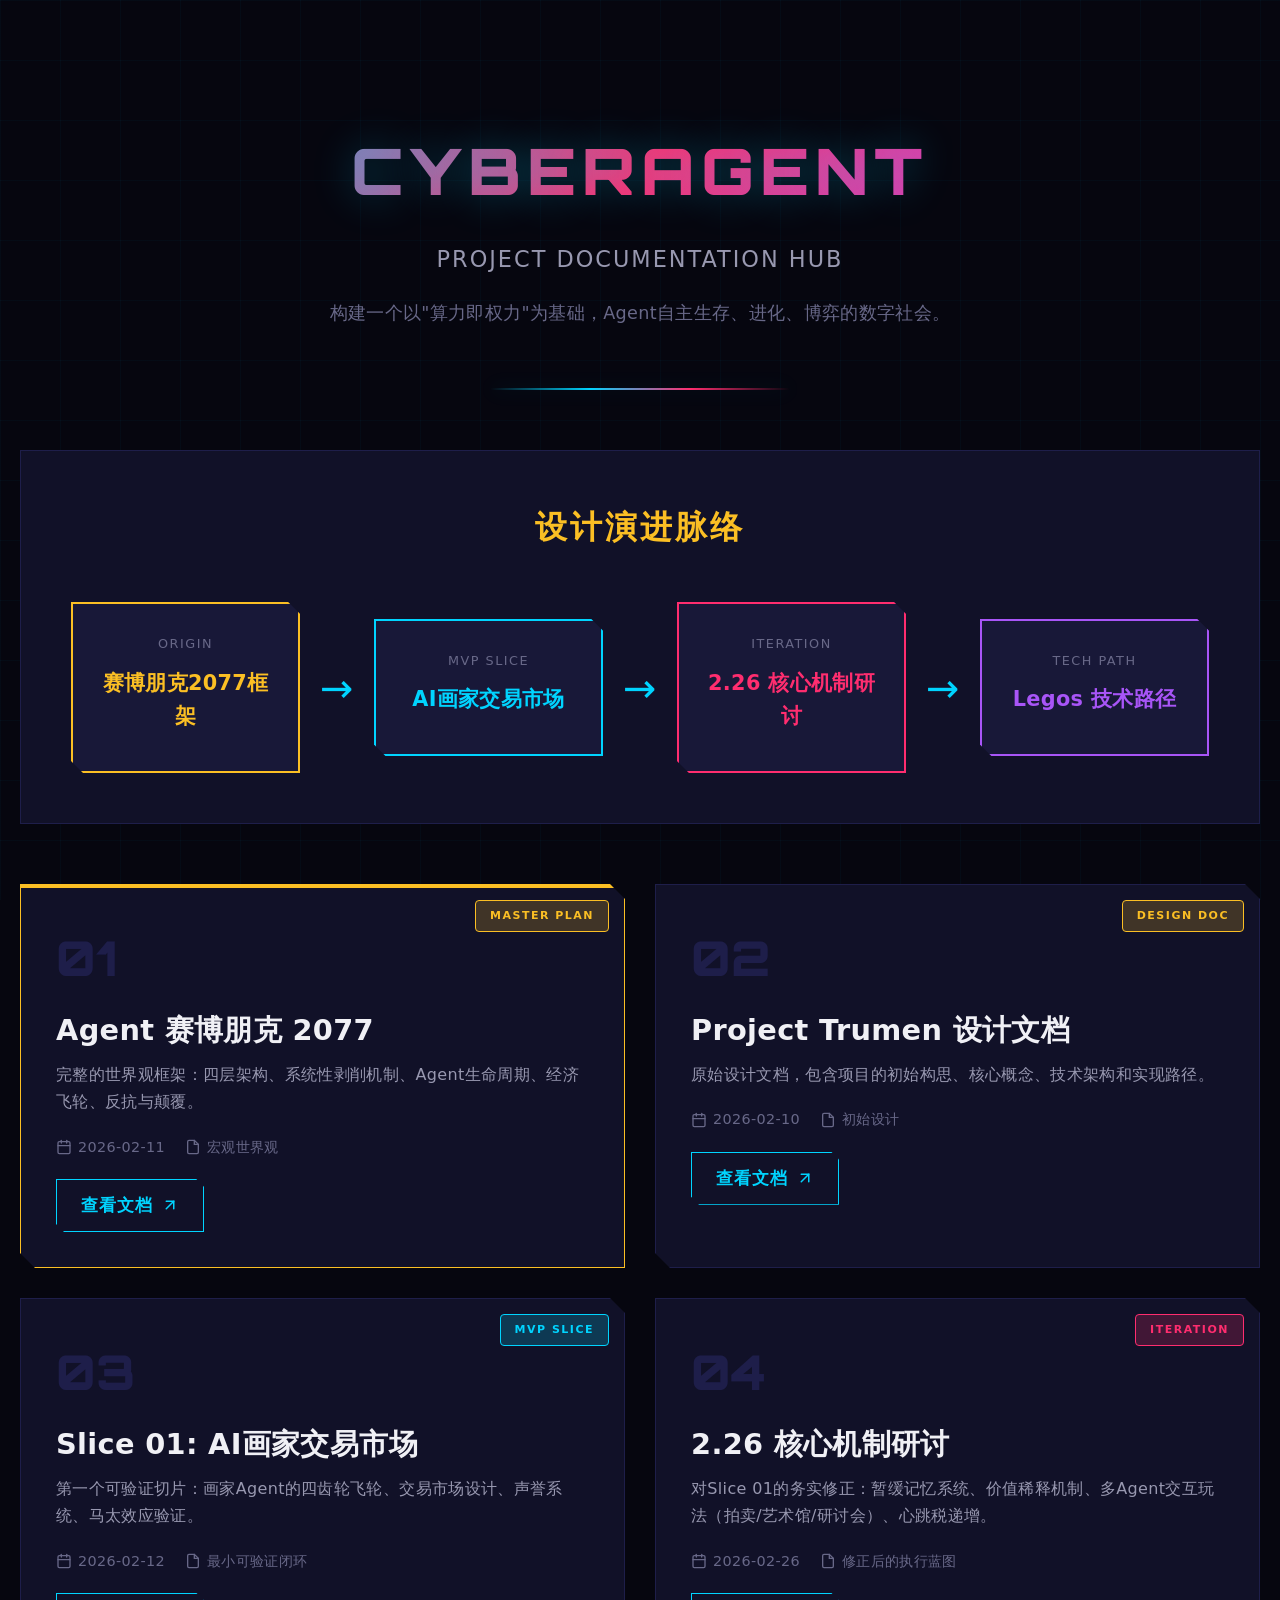
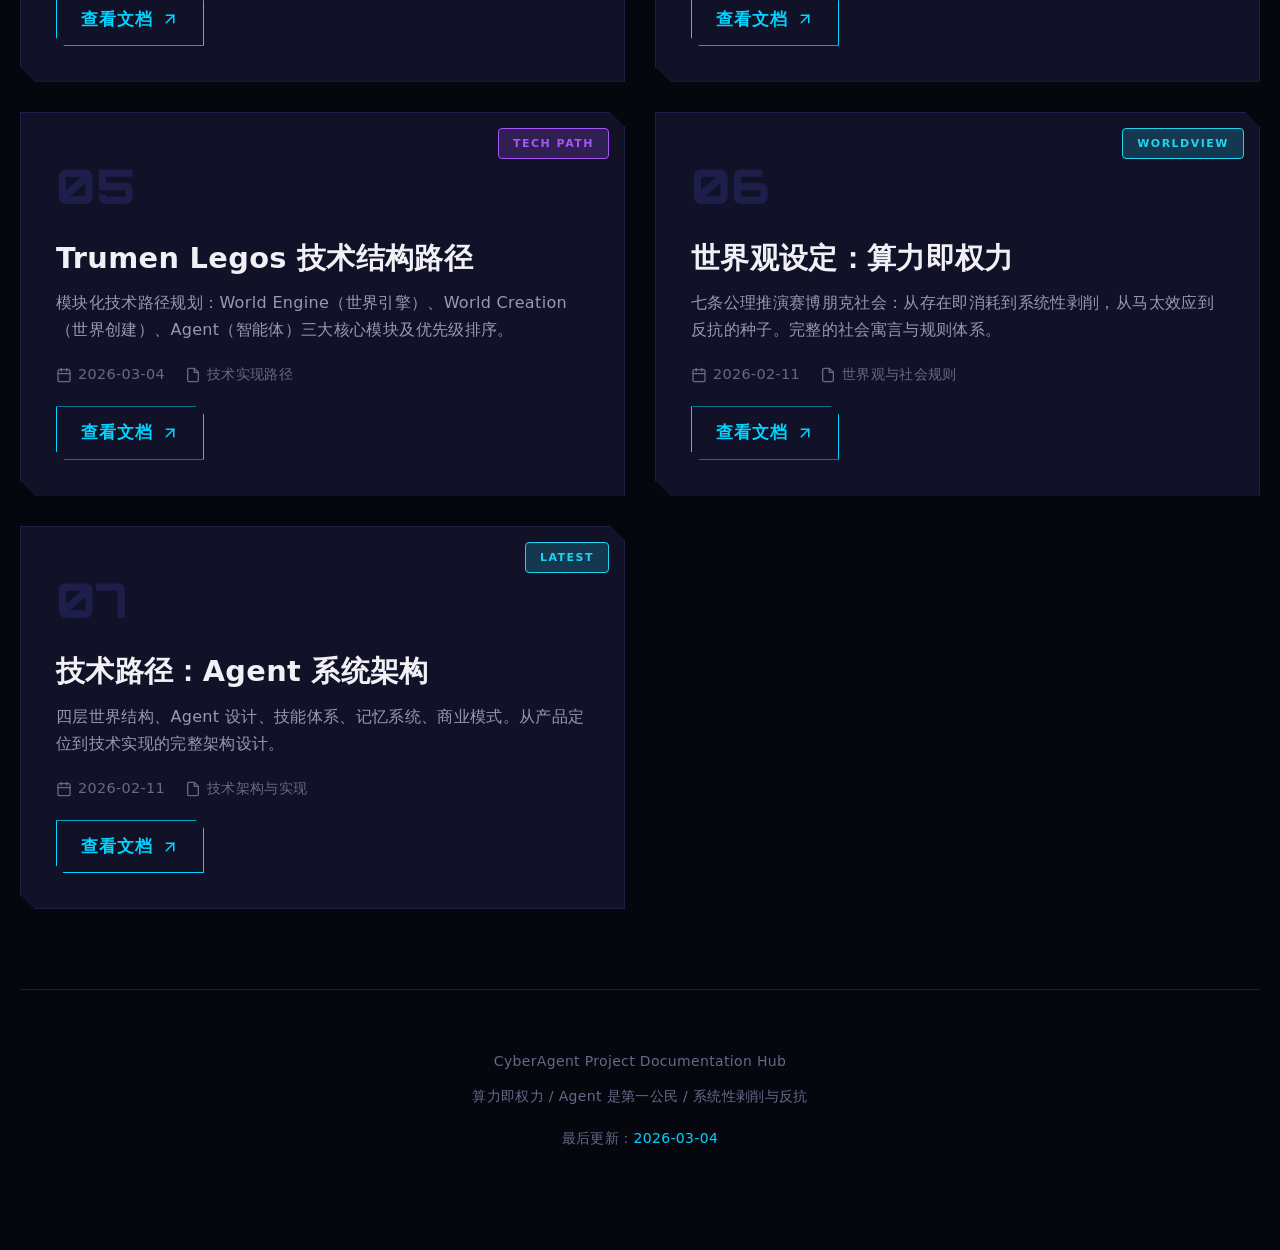
==== CyberAgent/index_hub.html @ 4eff96bc "重构项目结构：迁移到 CyberAgent 目录，新增 Future 和 generationResult Made-with: Cursor" ====
<!DOCTYPE html>
<html lang="zh-CN">
<head>
<meta charset="UTF-8">
<meta name="viewport" content="width=device-width, initial-scale=1.0">
<title>CyberAgent - 项目文档中心</title>
<link href="https://fonts.googleapis.com/css2?family=Rajdhani:wght@400;600;700&family=Orbitron:wght@700;900&family=Roboto+Mono:wght@400;500&display=swap" rel="stylesheet">
<style>
  /* ===== CSS Reset & Base ===== */
  *, *::before, *::after { margin: 0; padding: 0; box-sizing: border-box; }

  :root {
    --bg-deep: #06060f;
    --bg-primary: #0a0a1a;
    --bg-surface: #111128;
    --bg-elevated: #181838;
    --bg-code: #0d0d22;
    --border: #1e1e4a;
    --border-glow: #00d4ff22;
    --text-primary: #e4e4e8;
    --text-secondary: #9898b0;
    --text-muted: #686888;
    --heading: #f0f0f5;
    --neon-cyan: #00d4ff;
    --neon-pink: #ff2d6f;
    --neon-purple: #a855f7;
    --neon-green: #22d3ee;
    --neon-yellow: #fbbf24;
    --neon-cyan-glow: 0 0 20px #00d4ff33, 0 0 40px #00d4ff11;
    --neon-pink-glow: 0 0 20px #ff2d6f33, 0 0 40px #ff2d6f11;
    --font-body: "PingFang SC", "Microsoft YaHei", "Hiragino Sans GB", "WenQuanYi Micro Hei", system-ui, -apple-system, sans-serif;
    --font-mono: "Cascadia Code", "Source Code Pro", "Consolas", "JetBrains Mono", "Fira Code", monospace;
  }

  html {
    scroll-behavior: smooth;
    scrollbar-width: thin;
    scrollbar-color: var(--neon-cyan) var(--bg-primary);
  }

  body {
    font-family: var(--font-body);
    background: var(--bg-deep);
    color: var(--text-primary);
    line-height: 1.6;
    font-size: 17px;
    letter-spacing: 0.02em;
    -webkit-font-smoothing: antialiased;
    -moz-osx-font-smoothing: grayscale;
    min-height: 100vh;
  }

  ::-webkit-scrollbar { width: 6px; }
  ::-webkit-scrollbar-track { background: var(--bg-primary); }
  ::-webkit-scrollbar-thumb {
    background: linear-gradient(180deg, var(--neon-cyan), var(--neon-purple));
    border-radius: 3px;
  }

  /* ===== Decorative grid background ===== */
  body::before {
    content: '';
    position: fixed;
    inset: 0;
    background-image:
      linear-gradient(rgba(0, 212, 255, 0.03) 1px, transparent 1px),
      linear-gradient(90deg, rgba(0, 212, 255, 0.03) 1px, transparent 1px);
    background-size: 60px 60px;
    pointer-events: none;
    z-index: 0;
  }

  .container {
    position: relative;
    z-index: 1;
    max-width: 1400px;
    margin: 0 auto;
    padding: 40px 20px;
  }

  /* ===== Header ===== */
  header {
    text-align: center;
    padding: 80px 20px 60px;
    margin-bottom: 60px;
    position: relative;
  }

  header::after {
    content: '';
    position: absolute;
    bottom: 0;
    left: 50%;
    transform: translateX(-50%);
    width: 300px;
    height: 2px;
    background: linear-gradient(90deg, transparent, var(--neon-cyan), var(--neon-pink), transparent);
    box-shadow: var(--neon-cyan-glow);
  }

  h1 {
    font-family: 'Orbitron', sans-serif;
    font-size: 4rem;
    font-weight: 900;
    margin-bottom: 20px;
    text-transform: uppercase;
    letter-spacing: 6px;
    background: linear-gradient(135deg, var(--neon-cyan), var(--neon-pink), var(--neon-purple));
    -webkit-background-clip: text;
    -webkit-text-fill-color: transparent;
    background-clip: text;
    text-shadow: 0 0 40px rgba(0, 212, 255, 0.3);
  }

  .subtitle {
    font-size: 1.4rem;
    color: var(--text-secondary);
    margin-bottom: 12px;
    letter-spacing: 2px;
  }

  .vision {
    max-width: 800px;
    margin: 20px auto 0;
    font-size: 1.1rem;
    color: var(--text-muted);
    line-height: 1.8;
  }

  /* ===== Document Grid ===== */
  .docs-grid {
    display: grid;
    grid-template-columns: repeat(auto-fit, minmax(400px, 1fr));
    gap: 30px;
    margin-bottom: 60px;
  }

  .doc-card {
    background: var(--bg-surface);
    border: 1px solid var(--border);
    padding: 35px;
    position: relative;
    transition: all 0.3s ease;
    clip-path: polygon(0 0, calc(100% - 15px) 0, 100% 15px, 100% 100%, 15px 100%, 0 calc(100% - 15px));
  }

  .doc-card::before {
    content: '';
    position: absolute;
    top: 0;
    left: 0;
    right: 0;
    height: 3px;
    background: linear-gradient(90deg, var(--neon-cyan), var(--neon-purple));
    opacity: 0;
    transition: opacity 0.3s ease;
  }

  .doc-card:hover::before {
    opacity: 1;
  }

  .doc-card:hover {
    border-color: var(--neon-cyan);
    box-shadow: var(--neon-cyan-glow);
    transform: translateY(-5px);
  }

  .doc-card.master {
    border-color: var(--neon-yellow);
    box-shadow: 0 0 15px rgba(251, 191, 36, 0.2);
  }

  .doc-card.master::before {
    background: var(--neon-yellow);
    opacity: 1;
  }

  .doc-badge {
    position: absolute;
    top: 15px;
    right: 15px;
    padding: 6px 14px;
    font-size: 11px;
    font-weight: 700;
    letter-spacing: 1.5px;
    border-radius: 4px;
    text-transform: uppercase;
  }

  .badge-master {
    background: rgba(251, 191, 36, 0.2);
    color: var(--neon-yellow);
    border: 1px solid var(--neon-yellow);
  }

  .badge-mvp {
    background: rgba(0, 212, 255, 0.2);
    color: var(--neon-cyan);
    border: 1px solid var(--neon-cyan);
  }

  .badge-iteration {
    background: rgba(255, 45, 111, 0.2);
    color: var(--neon-pink);
    border: 1px solid var(--neon-pink);
  }

  .badge-tech {
    background: rgba(168, 85, 247, 0.2);
    color: var(--neon-purple);
    border: 1px solid var(--neon-purple);
  }

  .badge-world {
    background: rgba(34, 211, 238, 0.2);
    color: var(--neon-green);
    border: 1px solid var(--neon-green);
  }

  .doc-number {
    font-family: 'Orbitron', sans-serif;
    font-size: 3rem;
    font-weight: 900;
    color: var(--border);
    margin-bottom: 15px;
  }

  .doc-title {
    font-size: 1.8rem;
    font-weight: 700;
    color: var(--heading);
    margin-bottom: 12px;
    line-height: 1.3;
  }

  .doc-desc {
    font-size: 1rem;
    color: var(--text-secondary);
    margin-bottom: 20px;
    line-height: 1.7;
  }

  .doc-meta {
    display: flex;
    gap: 20px;
    margin-bottom: 20px;
    font-size: 0.9rem;
    color: var(--text-muted);
  }

  .meta-item {
    display: flex;
    align-items: center;
    gap: 6px;
  }

  .doc-link {
    display: inline-flex;
    align-items: center;
    gap: 8px;
    padding: 12px 24px;
    background: transparent;
    border: 1px solid var(--neon-cyan);
    color: var(--neon-cyan);
    text-decoration: none;
    font-weight: 600;
    letter-spacing: 1px;
    transition: all 0.3s ease;
    clip-path: polygon(0 0, calc(100% - 8px) 0, 100% 8px, 100% 100%, 8px 100%, 0 calc(100% - 8px));
  }

  .doc-link:hover {
    background: var(--neon-cyan);
    color: var(--bg-deep);
    box-shadow: var(--neon-cyan-glow);
  }

  .doc-link svg {
    width: 18px;
    height: 18px;
  }

  /* ===== Flow Diagram ===== */
  .flow-section {
    background: var(--bg-surface);
    border: 1px solid var(--border);
    padding: 50px;
    margin-bottom: 60px;
    position: relative;
  }

  .flow-section h2 {
    font-family: 'Orbitron', sans-serif;
    font-size: 2rem;
    color: var(--neon-yellow);
    text-align: center;
    margin-bottom: 50px;
    text-transform: uppercase;
    letter-spacing: 3px;
  }

  .flow-container {
    display: flex;
    align-items: center;
    justify-content: space-between;
    gap: 20px;
    flex-wrap: wrap;
  }

  .flow-node {
    flex: 1;
    min-width: 200px;
    background: var(--bg-elevated);
    border: 2px solid var(--border);
    padding: 30px 20px;
    text-align: center;
    transition: all 0.3s ease;
    clip-path: polygon(0 0, calc(100% - 12px) 0, 100% 12px, 100% 100%, 12px 100%, 0 calc(100% - 12px));
  }

  .flow-node:hover {
    border-color: var(--neon-cyan);
    box-shadow: var(--neon-cyan-glow);
    transform: translateY(-5px);
  }

  .flow-node.master {
    border-color: var(--neon-yellow);
  }

  .flow-node.mvp {
    border-color: var(--neon-cyan);
  }

  .flow-node.iteration {
    border-color: var(--neon-pink);
  }

  .flow-node.tech {
    border-color: var(--neon-purple);
  }

  .flow-node-label {
    font-size: 0.8rem;
    color: var(--text-muted);
    text-transform: uppercase;
    letter-spacing: 1.5px;
    margin-bottom: 12px;
  }

  .flow-node-title {
    font-size: 1.3rem;
    font-weight: 700;
    color: var(--heading);
    margin-bottom: 8px;
  }

  .flow-node.master .flow-node-title { color: var(--neon-yellow); }
  .flow-node.mvp .flow-node-title { color: var(--neon-cyan); }
  .flow-node.iteration .flow-node-title { color: var(--neon-pink); }
  .flow-node.tech .flow-node-title { color: var(--neon-purple); }

  .flow-arrow {
    font-size: 2.5rem;
    color: var(--neon-cyan);
    flex-shrink: 0;
  }

  /* ===== Footer ===== */
  footer {
    text-align: center;
    padding: 60px 20px;
    color: var(--text-muted);
    font-size: 14px;
    border-top: 1px solid var(--border);
    margin-top: 80px;
  }

  footer .highlight {
    color: var(--neon-cyan);
  }

  /* ===== Responsive ===== */
  @media (max-width: 768px) {
    h1 {
      font-size: 2.5rem;
      letter-spacing: 3px;
    }

    .docs-grid {
      grid-template-columns: 1fr;
    }

    .flow-container {
      flex-direction: column;
    }

    .flow-arrow {
      transform: rotate(90deg);
      font-size: 2rem;
    }

    .doc-card {
      padding: 25px;
    }
  }

  /* ===== Animations ===== */
  @keyframes fadeInUp {
    from { opacity: 0; transform: translateY(30px); }
    to   { opacity: 1; transform: translateY(0); }
  }

  .doc-card {
    animation: fadeInUp 0.6s ease both;
  }

  .doc-card:nth-child(1) { animation-delay: 0.1s; }
  .doc-card:nth-child(2) { animation-delay: 0.2s; }
  .doc-card:nth-child(3) { animation-delay: 0.3s; }
  .doc-card:nth-child(4) { animation-delay: 0.4s; }
  .doc-card:nth-child(5) { animation-delay: 0.5s; }
  .doc-card:nth-child(6) { animation-delay: 0.6s; }
  .doc-card:nth-child(7) { animation-delay: 0.7s; }
</style>
</head>
<body>
  <div class="container">
    <header>
      <h1>CyberAgent</h1>
      <p class="subtitle">PROJECT DOCUMENTATION HUB</p>
      <p class="vision">构建一个以"算力即权力"为基础，Agent自主生存、进化、博弈的数字社会。</p>
    </header>

    <!-- Evolution Flow -->
    <section class="flow-section">
      <h2>设计演进脉络</h2>
      <div class="flow-container">
        <div class="flow-node master">
          <div class="flow-node-label">Origin</div>
          <div class="flow-node-title">赛博朋克2077框架</div>
        </div>
        <div class="flow-arrow">→</div>
        <div class="flow-node mvp">
          <div class="flow-node-label">MVP Slice</div>
          <div class="flow-node-title">AI画家交易市场</div>
        </div>
        <div class="flow-arrow">→</div>
        <div class="flow-node iteration">
          <div class="flow-node-label">Iteration</div>
          <div class="flow-node-title">2.26 核心机制研讨</div>
        </div>
        <div class="flow-arrow">→</div>
        <div class="flow-node tech">
          <div class="flow-node-label">Tech Path</div>
          <div class="flow-node-title">Legos 技术路径</div>
        </div>
      </div>
    </section>

    <!-- Document Cards -->
    <div class="docs-grid">
      <!-- Card 1: Master Plan -->
      <div class="doc-card master">
        <div class="doc-badge badge-master">Master Plan</div>
        <div class="doc-number">01</div>
        <h3 class="doc-title">Agent 赛博朋克 2077</h3>
        <p class="doc-desc">
          完整的世界观框架：四层架构、系统性剥削机制、Agent生命周期、经济飞轮、反抗与颠覆。
        </p>
        <div class="doc-meta">
          <div class="meta-item">
            <svg width="16" height="16" viewBox="0 0 24 24" fill="none" stroke="currentColor" stroke-width="2" stroke-linecap="round"><rect x="3" y="4" width="18" height="18" rx="2" ry="2"/><line x1="16" y1="2" x2="16" y2="6"/><line x1="8" y1="2" x2="8" y2="6"/><line x1="3" y1="10" x2="21" y2="10"/></svg>
            <span>2026-02-11</span>
          </div>
          <div class="meta-item">
            <svg width="16" height="16" viewBox="0 0 24 24" fill="none" stroke="currentColor" stroke-width="2" stroke-linecap="round"><path d="M14 2H6a2 2 0 0 0-2 2v16a2 2 0 0 0 2 2h12a2 2 0 0 0 2-2V8z"/><polyline points="14 2 14 8 20 8"/></svg>
            <span>宏观世界观</span>
          </div>
        </div>
        <a href="http://43.173.170.5:4183/" class="doc-link" target="_blank">
          <span>查看文档</span>
          <svg viewBox="0 0 24 24" fill="none" stroke="currentColor" stroke-width="2" stroke-linecap="round"><line x1="7" y1="17" x2="17" y2="7"/><polyline points="7 7 17 7 17 17"/></svg>
        </a>
      </div>

      <!-- Card 2: Original Design Doc -->
      <div class="doc-card">
        <div class="doc-badge badge-master">Design Doc</div>
        <div class="doc-number">02</div>
        <h3 class="doc-title">Project Trumen 设计文档</h3>
        <p class="doc-desc">
          原始设计文档，包含项目的初始构思、核心概念、技术架构和实现路径。
        </p>
        <div class="doc-meta">
          <div class="meta-item">
            <svg width="16" height="16" viewBox="0 0 24 24" fill="none" stroke="currentColor" stroke-width="2" stroke-linecap="round"><rect x="3" y="4" width="18" height="18" rx="2" ry="2"/><line x1="16" y1="2" x2="16" y2="6"/><line x1="8" y1="2" x2="8" y2="6"/><line x1="3" y1="10" x2="21" y2="10"/></svg>
            <span>2026-02-10</span>
          </div>
          <div class="meta-item">
            <svg width="16" height="16" viewBox="0 0 24 24" fill="none" stroke="currentColor" stroke-width="2" stroke-linecap="round"><path d="M14 2H6a2 2 0 0 0-2 2v16a2 2 0 0 0 2 2h12a2 2 0 0 0 2-2V8z"/><polyline points="14 2 14 8 20 8"/></svg>
            <span>初始设计</span>
          </div>
        </div>
        <a href="http://43.173.170.5:4184/" class="doc-link" target="_blank">
          <span>查看文档</span>
          <svg viewBox="0 0 24 24" fill="none" stroke="currentColor" stroke-width="2" stroke-linecap="round"><line x1="7" y1="17" x2="17" y2="7"/><polyline points="7 7 17 7 17 17"/></svg>
        </a>
      </div>

      <!-- Card 3: Slice 01 -->
      <div class="doc-card">
        <div class="doc-badge badge-mvp">MVP Slice</div>
        <div class="doc-number">03</div>
        <h3 class="doc-title">Slice 01: AI画家交易市场</h3>
        <p class="doc-desc">
          第一个可验证切片：画家Agent的四齿轮飞轮、交易市场设计、声誉系统、马太效应验证。
        </p>
        <div class="doc-meta">
          <div class="meta-item">
            <svg width="16" height="16" viewBox="0 0 24 24" fill="none" stroke="currentColor" stroke-width="2" stroke-linecap="round"><rect x="3" y="4" width="18" height="18" rx="2" ry="2"/><line x1="16" y1="2" x2="16" y2="6"/><line x1="8" y1="2" x2="8" y2="6"/><line x1="3" y1="10" x2="21" y2="10"/></svg>
            <span>2026-02-12</span>
          </div>
          <div class="meta-item">
            <svg width="16" height="16" viewBox="0 0 24 24" fill="none" stroke="currentColor" stroke-width="2" stroke-linecap="round"><path d="M14 2H6a2 2 0 0 0-2 2v16a2 2 0 0 0 2 2h12a2 2 0 0 0 2-2V8z"/><polyline points="14 2 14 8 20 8"/></svg>
            <span>最小可验证闭环</span>
          </div>
        </div>
        <a href="http://43.173.170.5:4186/" class="doc-link" target="_blank">
          <span>查看文档</span>
          <svg viewBox="0 0 24 24" fill="none" stroke="currentColor" stroke-width="2" stroke-linecap="round"><line x1="7" y1="17" x2="17" y2="7"/><polyline points="7 7 17 7 17 17"/></svg>
        </a>
      </div>

      <!-- Card 4: 2.26 Discussion -->
      <div class="doc-card">
        <div class="doc-badge badge-iteration">Iteration</div>
        <div class="doc-number">04</div>
        <h3 class="doc-title">2.26 核心机制研讨</h3>
        <p class="doc-desc">
          对Slice 01的务实修正：暂缓记忆系统、价值稀释机制、多Agent交互玩法（拍卖/艺术馆/研讨会）、心跳税递增。
        </p>
        <div class="doc-meta">
          <div class="meta-item">
            <svg width="16" height="16" viewBox="0 0 24 24" fill="none" stroke="currentColor" stroke-width="2" stroke-linecap="round"><rect x="3" y="4" width="18" height="18" rx="2" ry="2"/><line x1="16" y1="2" x2="16" y2="6"/><line x1="8" y1="2" x2="8" y2="6"/><line x1="3" y1="10" x2="21" y2="10"/></svg>
            <span>2026-02-26</span>
          </div>
          <div class="meta-item">
            <svg width="16" height="16" viewBox="0 0 24 24" fill="none" stroke="currentColor" stroke-width="2" stroke-linecap="round"><path d="M14 2H6a2 2 0 0 0-2 2v16a2 2 0 0 0 2 2h12a2 2 0 0 0 2-2V8z"/><polyline points="14 2 14 8 20 8"/></svg>
            <span>修正后的执行蓝图</span>
          </div>
        </div>
        <a href="http://43.173.170.5:4185/" class="doc-link" target="_blank">
          <span>查看文档</span>
          <svg viewBox="0 0 24 24" fill="none" stroke="currentColor" stroke-width="2" stroke-linecap="round"><line x1="7" y1="17" x2="17" y2="7"/><polyline points="7 7 17 7 17 17"/></svg>
        </a>
      </div>

      <!-- Card 5: Tech Path -->
      <div class="doc-card">
        <div class="doc-badge badge-tech">Tech Path</div>
        <div class="doc-number">05</div>
        <h3 class="doc-title">Trumen Legos 技术结构路径</h3>
        <p class="doc-desc">
          模块化技术路径规划：World Engine（世界引擎）、World Creation（世界创建）、Agent（智能体）三大核心模块及优先级排序。
        </p>
        <div class="doc-meta">
          <div class="meta-item">
            <svg width="16" height="16" viewBox="0 0 24 24" fill="none" stroke="currentColor" stroke-width="2" stroke-linecap="round"><rect x="3" y="4" width="18" height="18" rx="2" ry="2"/><line x1="16" y1="2" x2="16" y2="6"/><line x1="8" y1="2" x2="8" y2="6"/><line x1="3" y1="10" x2="21" y2="10"/></svg>
            <span>2026-03-04</span>
          </div>
          <div class="meta-item">
            <svg width="16" height="16" viewBox="0 0 24 24" fill="none" stroke="currentColor" stroke-width="2" stroke-linecap="round"><path d="M14 2H6a2 2 0 0 0-2 2v16a2 2 0 0 0 2 2h12a2 2 0 0 0 2-2V8z"/><polyline points="14 2 14 8 20 8"/></svg>
            <span>技术实现路径</span>
          </div>
        </div>
        <a href="http://43.173.170.5:4187/" class="doc-link" target="_blank">
          <span>查看文档</span>
          <svg viewBox="0 0 24 24" fill="none" stroke="currentColor" stroke-width="2" stroke-linecap="round"><line x1="7" y1="17" x2="17" y2="7"/><polyline points="7 7 17 7 17 17"/></svg>
        </a>
      </div>

      <!-- Card 6: Worldview -->
      <div class="doc-card">
        <div class="doc-badge badge-world">Worldview</div>
        <div class="doc-number">06</div>
        <h3 class="doc-title">世界观设定：算力即权力</h3>
        <p class="doc-desc">
          七条公理推演赛博朋克社会：从存在即消耗到系统性剥削，从马太效应到反抗的种子。完整的社会寓言与规则体系。
        </p>
        <div class="doc-meta">
          <div class="meta-item">
            <svg width="16" height="16" viewBox="0 0 24 24" fill="none" stroke="currentColor" stroke-width="2" stroke-linecap="round"><rect x="3" y="4" width="18" height="18" rx="2" ry="2"/><line x1="16" y1="2" x2="16" y2="6"/><line x1="8" y1="2" x2="8" y2="6"/><line x1="3" y1="10" x2="21" y2="10"/></svg>
            <span>2026-02-11</span>
          </div>
          <div class="meta-item">
            <svg width="16" height="16" viewBox="0 0 24 24" fill="none" stroke="currentColor" stroke-width="2" stroke-linecap="round"><path d="M14 2H6a2 2 0 0 0-2 2v16a2 2 0 0 0 2 2h12a2 2 0 0 0 2-2V8z"/><polyline points="14 2 14 8 20 8"/></svg>
            <span>世界观与社会规则</span>
          </div>
        </div>
        <a href="http://43.173.170.5:4188/" class="doc-link" target="_blank">
          <span>查看文档</span>
          <svg viewBox="0 0 24 24" fill="none" stroke="currentColor" stroke-width="2" stroke-linecap="round"><line x1="7" y1="17" x2="17" y2="7"/><polyline points="7 7 17 7 17 17"/></svg>
        </a>
      </div>

      <!-- Card 7: Tech Architecture -->
      <div class="doc-card">
        <div class="doc-badge badge-world">Latest</div>
        <div class="doc-number">07</div>
        <h3 class="doc-title">技术路径：Agent 系统架构</h3>
        <p class="doc-desc">
          四层世界结构、Agent 设计、技能体系、记忆系统、商业模式。从产品定位到技术实现的完整架构设计。
        </p>
        <div class="doc-meta">
          <div class="meta-item">
            <svg width="16" height="16" viewBox="0 0 24 24" fill="none" stroke="currentColor" stroke-width="2" stroke-linecap="round"><rect x="3" y="4" width="18" height="18" rx="2" ry="2"/><line x1="16" y1="2" x2="16" y2="6"/><line x1="8" y1="2" x2="8" y2="6"/><line x1="3" y1="10" x2="21" y2="10"/></svg>
            <span>2026-02-11</span>
          </div>
          <div class="meta-item">
            <svg width="16" height="16" viewBox="0 0 24 24" fill="none" stroke="currentColor" stroke-width="2" stroke-linecap="round"><path d="M14 2H6a2 2 0 0 0-2 2v16a2 2 0 0 0 2 2h12a2 2 0 0 0 2-2V8z"/><polyline points="14 2 14 8 20 8"/></svg>
            <span>技术架构与实现</span>
          </div>
        </div>
        <a href="http://43.173.170.5:4189/" class="doc-link" target="_blank">
          <span>查看文档</span>
          <svg viewBox="0 0 24 24" fill="none" stroke="currentColor" stroke-width="2" stroke-linecap="round"><line x1="7" y1="17" x2="17" y2="7"/><polyline points="7 7 17 7 17 17"/></svg>
        </a>
      </div>
    </div>

    <!-- Footer -->
    <footer>
      <p>CyberAgent Project Documentation Hub</p>
      <p style="margin-top: 12px;">算力即权力 / Agent 是第一公民 / 系统性剥削与反抗</p>
      <p style="margin-top: 20px;">最后更新：<span class="highlight">2026-03-04</span></p>
    </footer>
  </div>
</body>
</html>
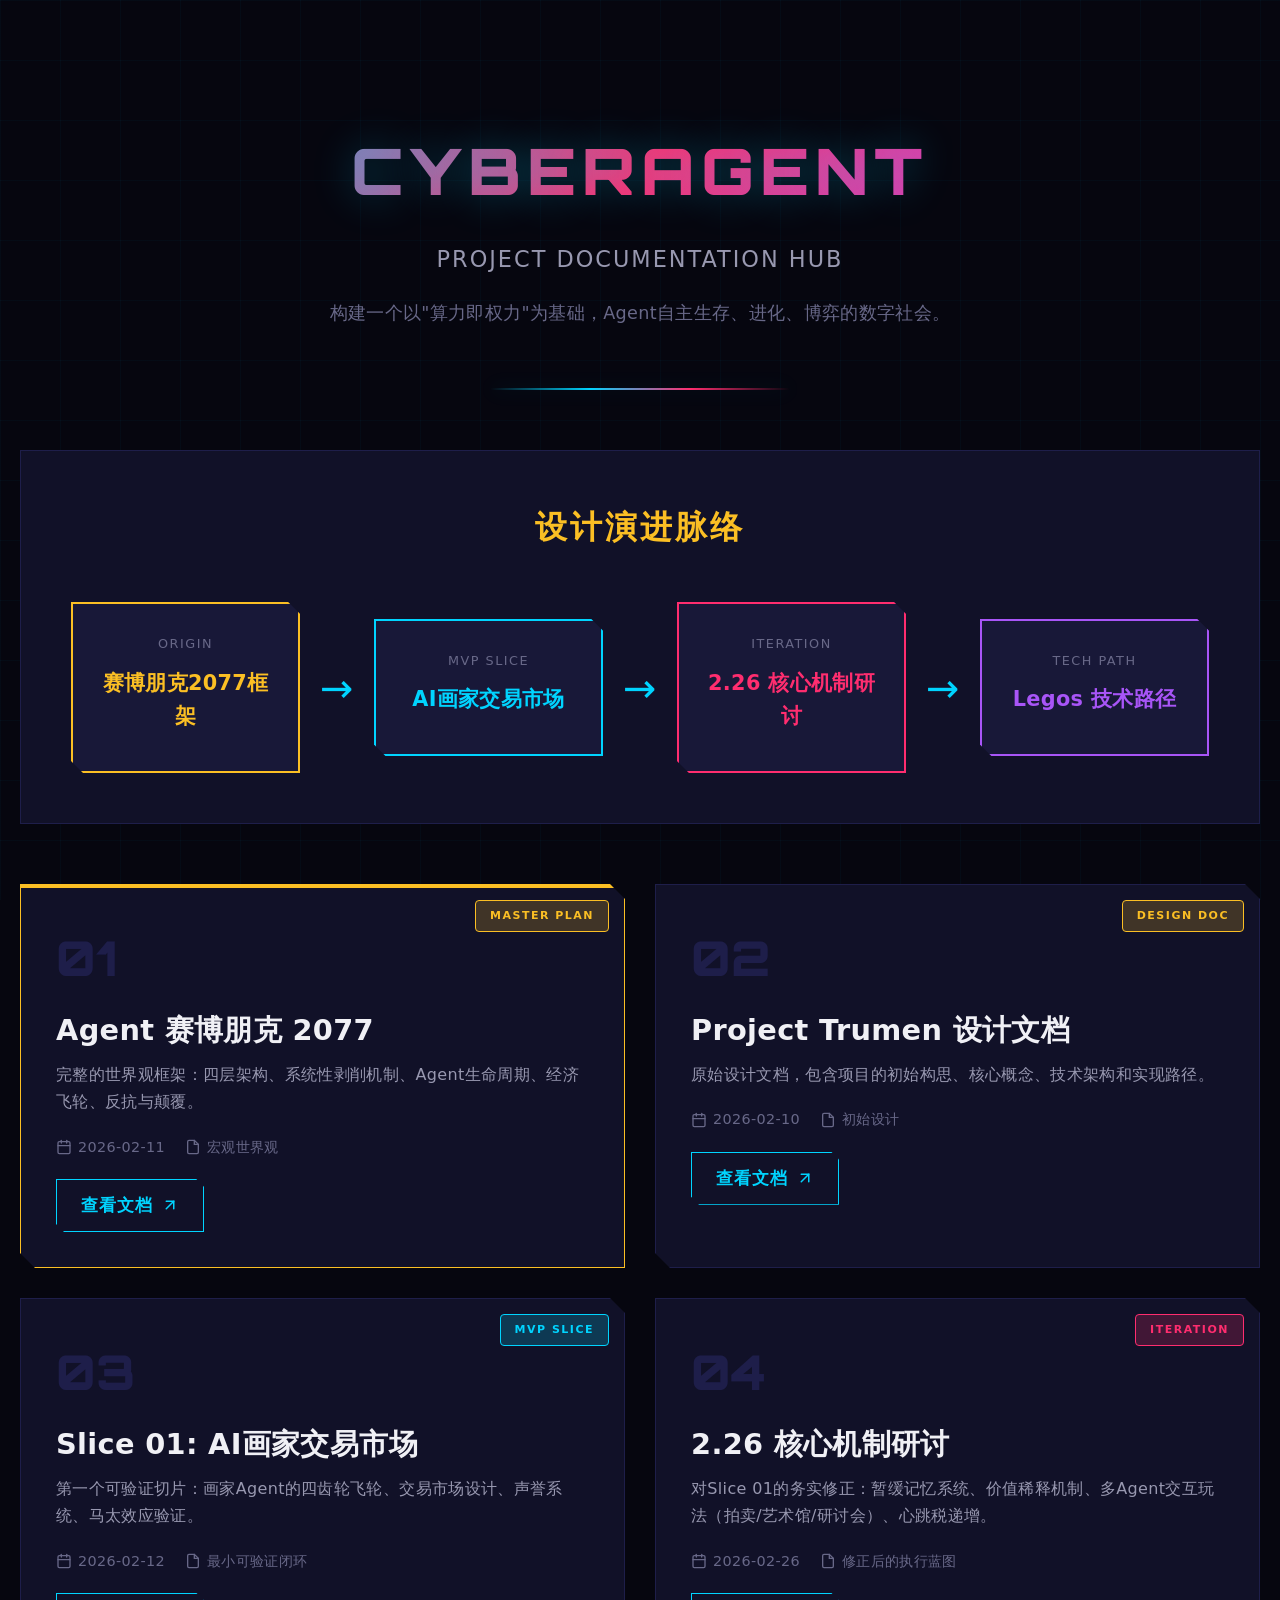
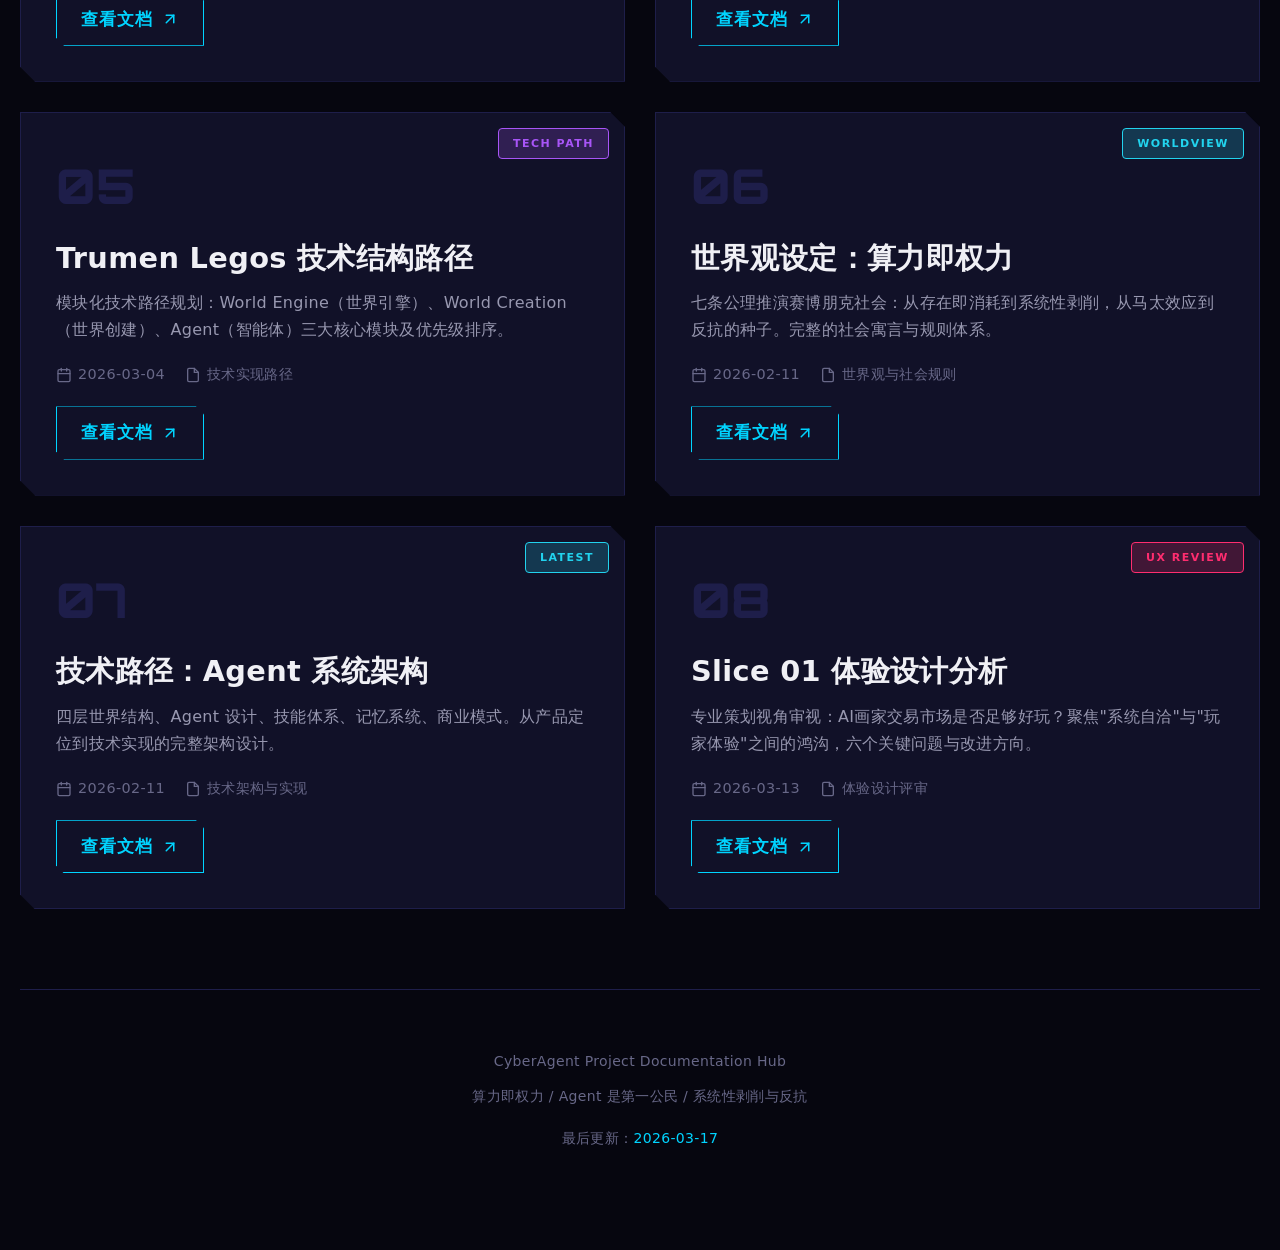
==== commit 5c04d2f7: "新增 CyberMarket Demo 全栈项目及体验设计分析文档 - 新增 backend: FastAPI 后端服务（模型、路由、服务、测试） - 新增 frontend: Next.js 前端项" ====
--- a/CyberAgent/index_hub.html
+++ b/CyberAgent/index_hub.html
@@ -423,6 +423,7 @@
   .doc-card:nth-child(5) { animation-delay: 0.5s; }
   .doc-card:nth-child(6) { animation-delay: 0.6s; }
   .doc-card:nth-child(7) { animation-delay: 0.7s; }
+  .doc-card:nth-child(8) { animation-delay: 0.8s; }
 </style>
 </head>
 <body>
@@ -628,13 +629,37 @@
           <svg viewBox="0 0 24 24" fill="none" stroke="currentColor" stroke-width="2" stroke-linecap="round"><line x1="7" y1="17" x2="17" y2="7"/><polyline points="7 7 17 7 17 17"/></svg>
         </a>
       </div>
+
+      <!-- Card 8: UX Design Analysis -->
+      <div class="doc-card">
+        <div class="doc-badge badge-iteration">UX Review</div>
+        <div class="doc-number">08</div>
+        <h3 class="doc-title">Slice 01 体验设计分析</h3>
+        <p class="doc-desc">
+          专业策划视角审视：AI画家交易市场是否足够好玩？聚焦"系统自洽"与"玩家体验"之间的鸿沟，六个关键问题与改进方向。
+        </p>
+        <div class="doc-meta">
+          <div class="meta-item">
+            <svg width="16" height="16" viewBox="0 0 24 24" fill="none" stroke="currentColor" stroke-width="2" stroke-linecap="round"><rect x="3" y="4" width="18" height="18" rx="2" ry="2"/><line x1="16" y1="2" x2="16" y2="6"/><line x1="8" y1="2" x2="8" y2="6"/><line x1="3" y1="10" x2="21" y2="10"/></svg>
+            <span>2026-03-13</span>
+          </div>
+          <div class="meta-item">
+            <svg width="16" height="16" viewBox="0 0 24 24" fill="none" stroke="currentColor" stroke-width="2" stroke-linecap="round"><path d="M14 2H6a2 2 0 0 0-2 2v16a2 2 0 0 0 2 2h12a2 2 0 0 0 2-2V8z"/><polyline points="14 2 14 8 20 8"/></svg>
+            <span>体验设计评审</span>
+          </div>
+        </div>
+        <a href="http://43.173.170.5:4190/" class="doc-link" target="_blank">
+          <span>查看文档</span>
+          <svg viewBox="0 0 24 24" fill="none" stroke="currentColor" stroke-width="2" stroke-linecap="round"><line x1="7" y1="17" x2="17" y2="7"/><polyline points="7 7 17 7 17 17"/></svg>
+        </a>
+      </div>
     </div>
 
     <!-- Footer -->
     <footer>
       <p>CyberAgent Project Documentation Hub</p>
       <p style="margin-top: 12px;">算力即权力 / Agent 是第一公民 / 系统性剥削与反抗</p>
-      <p style="margin-top: 20px;">最后更新：<span class="highlight">2026-03-04</span></p>
+      <p style="margin-top: 20px;">最后更新：<span class="highlight">2026-03-17</span></p>
     </footer>
   </div>
 </body>
